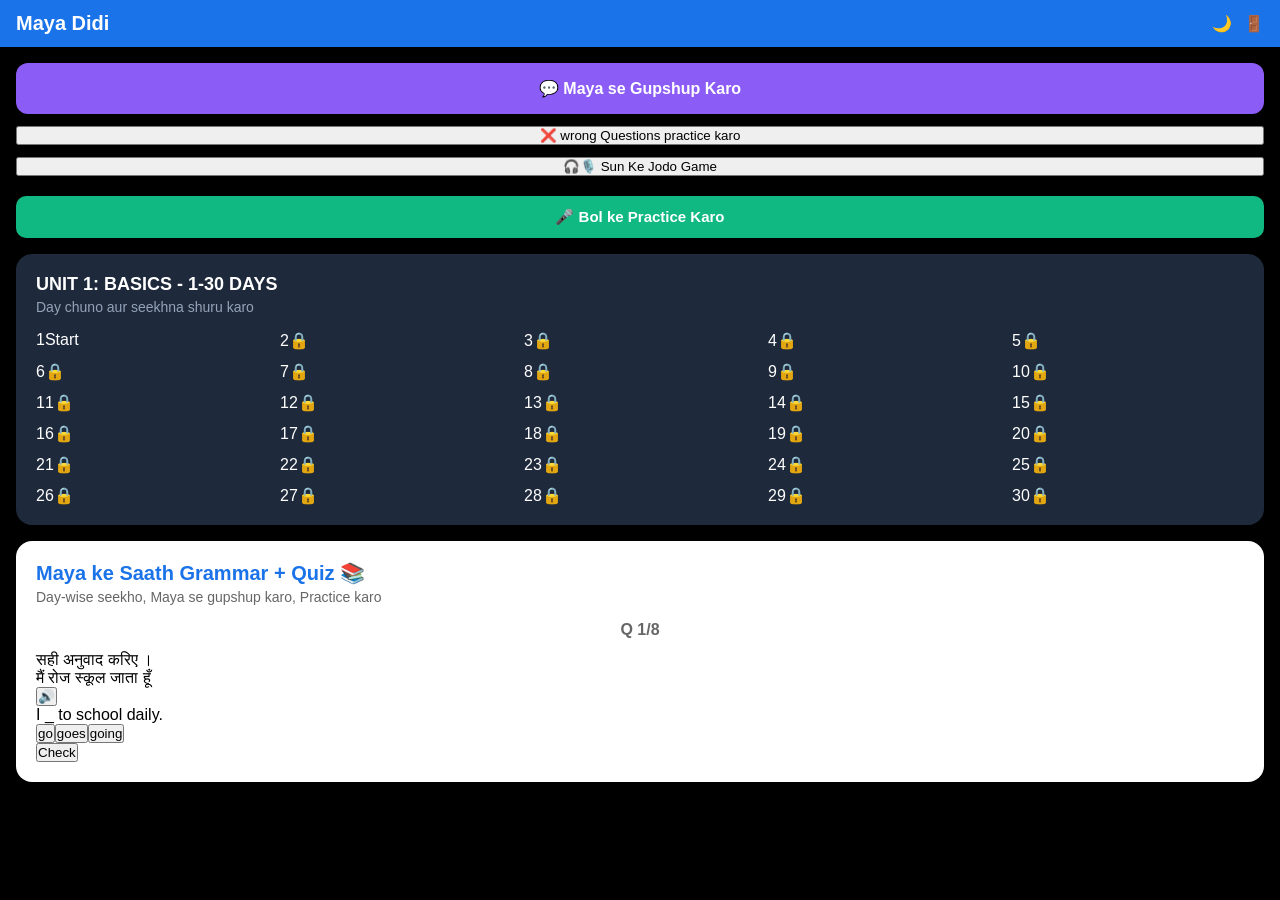
==== index.html @ ecc210d0 "Add inline script to index.html" ====
<!DOCTYPE html>
<html lang="en">
<head>
    <meta charset="UTF-8">
    <meta name="viewport" content="width=device-width, initial-scale=1.0, maximum-scale=1.0, user-scalable=no">
    <title>Maya Didi Grammar</title>
     <script src="lang.js"></script>
    <script>
    </head>
        <body>
// <!-- LOGIN LANGUAGE BUTTON SHURU -->
// <div id="auth-buttons" style="text-align:center; padding:15px; background:#ffe4e6; border-bottom:2px solid #ff4d6d;">
//   <button onclick="window.location.href='login.html'" 
//     style="padding:12px 25px; margin:8px; border:none; background:#ff4d6d; color:white; font-size:16px; font-weight:bold; border-radius:10px; cursor:pointer;">
//        <span id="btn_login" data-key="btn_login">login karo</span>
//         </button>
//         <button onclick="window.location.href='language.html'">
//           <span id="btn_language" data-key="btn_language">language chuno</span>
//         </button>
//         <select id="langSelect" onchange="changeLanguage(this.value)">
//   <option value="hindi_en">🇮🇳 Hindi → English</option>
//   <option value="spanish_en">🇪🇸 Spanish → English</option>
//   <option value="french_en">🇫🇷 French → English</option>
//   <option value="japanese_en">🇯🇵 Japanese → English</option>
//   <option value="german_en">🇩🇪 German → English</option>
//   <option value="portuguese_en">🇧🇷 Portuguese → English</option>
//   <option value="en_hindi">🇬🇧 English → Hindi</option>
// </select>
//...tumhara baki ka code... 
    
   // }
   // // Agar dono hai to yahi page rahega. Yahan kuch nahi likhna
 </script>
<style> 
        * { margin: 0; padding: 0; box-sizing: border-box; }
        body {
            background: #000; color: #fff;
            font-family: -apple-system, BlinkMacSystemFont, 'Segoe UI', sans-serif;
            padding-bottom: 20px;
        }

       .header {
            background: #1a73e8; padding: 12px 16px;
            display: flex; justify-content: space-between; align-items: center;
        }
       .header-title { font-size: 20px; font-weight: 600; }
       .stats { display: flex; gap: 12px; font-size: 16px; }
       .stats span { cursor: pointer; }

       .top-buttons { padding: 16px; display: flex; flex-direction: column; gap: 12px; }
       .btn-purple {
            background: #8B5CF6; color: white; border: none; padding: 16px;
            border-radius: 12px; font-size: 16px; font-weight: 600; cursor: pointer;
            display: flex; align-items: center; justify-content: center; gap: 8px;
        }
       .btn-yellow {
            background: #FBBF24; color: #000; border: none; padding: 16px;
            border-radius: 12px; font-size: 16px; font-weight: 600; cursor: pointer;
            display: flex; align-items: center; justify-content: center; gap: 8px;
        }

       .card {
            background: #fff; color: #000; margin: 0 16px;
            padding: 20px; border-radius: 16px;
        }
       .card h2 { color: #1a73e8; font-size: 20px; margin-bottom: 4px; }
       .card p { color: #666; font-size: 14px; margin-bottom: 16px; }

       .day-section {
            background: #1e293b; margin: 0 16px 16px 16px;
            padding: 20px; border-radius: 16px;
        }
       .day-section h3 { color: #fff; font-size: 18px; margin-bottom: 4px; }
       .day-section p { color: #94a3b8; font-size: 14px; margin-bottom: 16px; }
       .day-grid {
            display: grid; grid-template-columns: repeat(5, 1fr);
            gap: 12px; margin-top: 16px;
        }

       .day-btn {
            aspect-ratio: 1; border-radius: 50%; border: none;
            font-size: 14px; font-weight: 700; cursor: pointer;
            display: flex; flex-direction: column; align-items: center;
            justify-content: center; transition: transform 0.2s;
        }
       .day-btn:active { transform: scale(0.9); }

       .day-completed { background: #10B981; color: white; }
       .day-current { background: #3B82F6; color: white; box-shadow: 0 0 0 3px rgba(59,130,246,0.3); }
       .day-locked { background: #334155; color: #64748b; cursor: not-allowed; }
       .day-icon { font-size: 16px; line-height: 1; }
       .day-text { font-size: 10px; margin-top: 2px; }

       .btn-blue {
            background: #1a73e8; color: white; border: none; width: 100%;
            padding: 14px; border-radius: 10px; font-size: 15px;
            font-weight: 600; margin: 8px 0; cursor: pointer;
        }

       .input-box {
            width: 100%; padding: 14px; border: 2px solid #1a73e8;
            border-radius: 10px; font-size: 15px; margin: 8px 0; outline: none;
        }

       .btn-green {
            background: #10B981; color: white; border: none; padding: 12px 28px;
            border-radius: 10px; font-size: 15px; font-weight: 600;
            cursor: pointer; float: right; margin-top: 8px;
        }

        #progress-text { text-align: center; color: #666; margin: 12px 0; font-weight: 600; }
       .completed-msg {
            background: #10B981; color: white; padding: 12px;
            border-radius: 10px; text-align: center; margin: 12px 0; font-weight: 600;
        }

        #chat-container {
            display: none; background: #f5f5f5; border-radius: 10px;
            padding: 12px; margin: 12px 0; max-height: 300px; overflow-y: auto;
        }
       .bot-msg {
            background: #1a73e8; color: white; padding: 10px;
            border-radius: 8px; margin: 6px 0; max-width: 85%;
        }
       .user-msg {
            background: #e0e0e0; color: #000; padding: 10px;
            border-radius: 8px; margin: 6px 0; max-width: 85%;
            margin-left: auto; text-align: right;
        }

        body.light-mode { background: #f5f5f5; }
        body.light-mode.card { box-shadow: 0 2px 8px rgba(0,0,0,0.1); }
        body.light-mode.day-section { background: #fff; box-shadow: 0 2px 8px rgba(0,0,0,0.1); }
        body.light-mode.day-section h3 { color: #000; }
        body.light-mode.day-section p { color: #666; }
        body.light-mode #chat-container { background: #fff; border: 1px solid #ddd; }
    </style>
</head>
<body>
    <div class="header">
        <div class="header-title">Maya Didi</div>
        <div class="stats">
            <span onclick="toggleTheme()">🌙</span>
           <span onclick="logout()" style="cursor:pointer">🚪</span>
        </div>
    </div>

    <div class="top-buttons">
       <button class="btn-purple" onclick="window.location.href='maya.html'">
  💬 Maya se Gupshup Karo
</button> 
        <button class="btn-red" onclick="window.location.href='wrong-practice.html'">
    ❌ wrong Questions practice karo
</button>
        <button class="btn-orange" onclick="window.location.href='combo-game.html'">
    🎧🎙️ Sun Ke Jodo Game
</button>
        <button class="btn-green" onclick="window.location.href='speaking.html'">
    🎤 Bol ke Practice Karo
</button>
    </div>

    <div class="day-section">
        <h3>UNIT 1: BASICS - 30 DAYS</h3>
        <p>Day chuno aur seekhna shuru karo</p>
        <div class="day-grid" id="day-grid"></div>
    </div>
    <!-- Progress Line - Day ke neeche, Card ke upar -->
<div class="progress-bar-main">
  <div class="progress-fill-main" id="progressFillMain" style="width: 0%"></div>
</div>
<!-- White Quiz Card -->
<div class="card quiz-card" id="maya-section">
  <h2>Maya ke Saath Grammar + Quiz 📚</h2>
  <p>Day-wise seekho, Maya se gupshup karo, Practice karo</p>
  <div id="progress-text"></div>

  <div id="question-section">
    <div class="q-header">सही अनुवाद करिए ।</div>
    <div id="hindi-text"></div>
    <div class="q-content">
      <button class="audio-btn" onclick="playAudio()">🔊</button>
      <div id="english-ref" class="ref-translation"></div>
    </div>
  </div>

  <div id="answer-box" class="answer-box"></div>
  <div id="word-bank"></div>

  <div class="button-container">
    <button id="check-btn" class="btn-check" onclick="checkAnswer()">Check</button>
    <button id="next-btn" class="btn-next" onclick="nextQuestion()" style="display:none;">Next</button>
  </div>
  <div id="feedback" class="feedback" style="display:none;"></div>
</div>
<div id="completed-section"></div>
<div id="chat-container">
  <div id="chat-box"></div>
  <div style="display:flex; gap:8px; margin-top:12px;">
    <input type="text" id="chat-input" class="input-box" placeholder="Maya se pucho..." style="margin:0; flex:1;">
    <button id="mic-btn-chat" class="mic-btn" onclick="startMayaListening()">🎙️</button>
  </div>
  <button class="btn-green" onclick="sendChat()" style="margin-top:8px; width:100%;">Bhejo</button>
  <div id="mic-status-chat" style="text-align:center; color:#10B981; font-size:12px; margin-top:8px; display:none;">🎤 Sun raha hun... Bolo</div>
</div>
    <script>
        // <-- YAHAN CHANGE KIYA: localStorage se data load karo
        let currentLessonIndex = parseInt(localStorage.getItem('currentLessonIndex')) || 0;
        let currentQuestionIndex = 0;
        let wrongAnswers = JSON.parse(localStorage.getItem('wrongAnswers')) || [];
        let practiceMode = false;
        let chatOpen = false;
        let completedDays = JSON.parse(localStorage.getItem('completedDays')) || [];

        // <-- YAHAN CHANGE KIYA: Save karne ka function
        function saveProgress() {
            localStorage.setItem('currentLessonIndex', currentLessonIndex);
            localStorage.setItem('completedDays', JSON.stringify(completedDays));
            localStorage.setItem('wrongAnswers', JSON.stringify(wrongAnswers));
            localStorage.setItem('xp', document.getElementById('xp').innerText);
            localStorage.setItem('streak', document.getElementById('streak').innerText);
            localStorage.setItem('hearts', document.getElementById('hearts').innerText);
        }

      window.onload = function() {
  if(typeof lessons === 'undefined') {
    alert('Error: lessons.js load nahi hua');
    return;
  }

  // XP, Streak, Hearts load karo
  document.getElementById('xp').innerText = localStorage.getItem('xp') || '260';
  document.getElementById('streak').innerText = localStorage.getItem('streak') || '11';
  document.getElementById('hearts').innerText = localStorage.getItem('hearts') || '1';

  renderDayGrid();
  showCurrentLesson();

  // Safely add event listeners
  const chatInput = document.getElementById('chat-input');
  if (chatInput) {
    chatInput.addEventListener('keypress', function(e) {
      if (e.key === 'Enter') sendChat();
    });
  }

  // answer-input comment kar do, naya UI me nahi hai
  // const answerInput = document.getElementById('answer-input');
  // if (answerInput) {
  //   answerInput.addEventListener('keypress', function(e) {
  //     if (e.key === 'Enter') checkAnswer();
  //   });
  // }
} 
        function renderDayGrid() {
            const grid = document.getElementById('day-grid');
            grid.innerHTML = '';

            for(let i = 0; i < 30; i++) {
                const dayNum = i + 1;
                const btn = document.createElement('button');
                btn.className = 'day-btn';

                if(completedDays.includes(dayNum)) {
                    btn.className += ' day-completed';
                    btn.innerHTML = `<div class="day-icon">${dayNum}</div><div class="day-text">✓</div>`;
                    btn.onclick = () => alert('Ye day complete ho chuka hai! 🎉');
                } else if(dayNum === currentLessonIndex + 1) {
                    btn.className += ' day-current';
                    btn.innerHTML = `<div class="day-icon">${dayNum}</div><div class="day-text">Start</div>`;
                    btn.onclick = () => startLessonFromDay(dayNum - 1);
                } else if(dayNum <= lessons.length) {
                    btn.className += ' day-locked';
                    btn.innerHTML = `<div class="day-icon">${dayNum}</div><div class="day-text">🔒</div>`;
                    btn.onclick = () => alert('Pehle Day ' + (currentLessonIndex + 1) + ' complete karo yaar! 😎');
                } else {
                    btn.className += ' day-locked';
                    btn.innerHTML = `<div class="day-icon">${dayNum}</div><div class="day-text">🔒</div>`;
                    btn.onclick = () => alert('Ye day abhi available nahi hai!');
                }
                grid.appendChild(btn);
            }
        }

        function startLessonFromDay(index) {
            if(index!== currentLessonIndex) {
                alert('Pehle current day complete karo!');
                return;
            }
            startLesson();
        }

      function showCurrentLesson() {
  const container = document.getElementById('lesson-container');
  const progressText = document.getElementById('progress-text');
  const questionSection = document.getElementById('question-section');

  if(currentLessonIndex >= lessons.length) {
    container.innerHTML = `<div class="completed-msg">🎉 Arre waah! Sab Lessons khatam! Tu toh topper nikla re 😎</div>`;
    questionSection.style.display = 'none';
    progressText.innerText = '';
    return;
  }

  const currentLesson = lessons[currentLessonIndex];
  const currentQ = currentLesson.questions[currentQuestionIndex];

  const hindiEl = document.getElementById('hindi-text');
  const engEl = document.getElementById('english-ref');

  if (!hindiEl || !questionSection) {
    console.error("hindi-text or question-section missing");
    return;
  }

  hindiEl.innerText = currentQ.hindi || "";
  if (engEl) engEl.innerText = currentQ.english || "";

  questionSection.style.display = 'block';
  progressText.innerText = `Lesson ${currentLesson.day} of ${lessons.length} | Q ${currentQuestionIndex+1}/${currentLesson.questions.length}`;

  loadQuestion(currentQ);
}

        function startLesson() {
            practiceMode = false;
            currentQuestionIndex = 0;
            const lesson = lessons[currentLessonIndex];
            document.getElementById('question-section').style.display = 'block';
            //document.getElementById('question-text').value = lesson.questions[0].q;
            //document.getElementById('answer-input').value = '';
            //document.getElementById('answer-input').focus();
            document.getElementById('question-section').scrollIntoView({behavior: 'smooth'});
            loadQuestion(lesson.questions[0]);
        }

        function checkAnswer() {
            const ans = document.getElementById('answer-input').value.trim().toLowerCase();
            if(ans === '') return alert('Arre likh toh sahi pehle 😂');

            const currentLesson = practiceMode ? wrongAnswers[0].lesson : lessons[currentLessonIndex];
const question = practiceMode ? wrongAnswers[0].question : currentLesson.questions[currentQuestionIndex];

            if(ans === question.answer.toLowerCase()) {
                alert('Shi baat! Ekdum correct 🔥 +10 XP milega tujhe');
                let xp = document.getElementById('xp');
                xp.innerText = parseInt(xp.innerText) + 10;
                saveProgress(); // <-- YAHAN CHANGE KIYA: XP save karo

                if(practiceMode) {
                    wrongAnswers.shift();
                    saveProgress(); // <-- YAHAN CHANGE KIYA: Wrong answers update save karo
                    if(wrongAnswers.length === 0) {
                        alert('Bas ho gaya practice! Tu toh master nikla 🎉');
                        document.getElementById('question-section').style.display = 'none';
                        return;
                    }
                    document.getElementById('question-text').value = wrongAnswers[0].question.q;
                } else {
                    currentQuestionIndex++;
                    if(currentQuestionIndex >= lesson.questions.length) {
                        completedDays.push(lesson.day);
                        saveProgress(); // <-- YAHAN CHANGE KIYA: Day complete save karo
                        document.getElementById('completed-section').innerHTML =
                            `<div class="completed-msg">✅ Day ${lesson.day} Done! Aag laga di bhai 🔥</div>`;

                        setTimeout(() => {
                            currentLessonIndex++;
                            saveProgress(); // <-- YAHAN CHANGE KIYA: Next day save karo
                            currentQuestionIndex = 0;
                            document.getElementById('question-section').style.display = 'none';
                            document.getElementById('completed-section').innerHTML = '';
                            renderDayGrid();
                            showCurrentLesson();
                        }, 1500);
                    } else {
                        document.getElementById('question-text').value = lesson.questions[currentQuestionIndex].q;
                    }
                }
                document.getElementById('answer-input').value = '';
            } else {
    alert('Galat ho gaya yaar 😅 Koi na, fir se try kar!');
    if(!practiceMode) {
        wrongAnswers.push({ lesson: lesson, question: question });
        
        let hearts = document.getElementById('hearts');
        let currentHearts = parseInt(hearts.innerText);
        if(currentHearts > 0) {
            hearts.innerText = currentHearts - 1;
        }
        
        if(currentHearts - 1 <= 0) {
            showAdPopup();
        }
        
        saveProgress();
    }
}
        }        
       function startPractice() {
  if(wrongAnswers.length === 0) {
    alert('Abhi tak ek bhi galti nahi? Kya baat hai! Pehle lesson kar le phir aana 😎');
    return;
  }
  practiceMode = true;
  document.getElementById('question-section').style.display = 'block';
  document.getElementById('question-text').value = wrongAnswers[0].question.q;
  document.getElementById('answer-input').value = '';
  document.getElementById('answer-input').focus();
  document.getElementById('progress-text').innerText = `Practice Mode: ${wrongAnswers.length} Questions bache hain`;
  document.getElementById('question-section').scrollIntoView({behavior: 'smooth'});
          
}

      function openChat() {
    location.href = 'ai-teacher.html';
} 

       async function sendChat() {
    const input = document.getElementById('chat-input');
    const chatBox = document.getElementById('chat-box');
    const msg = input.value.trim();
    if(msg === '') return;
    
    chatBox.innerHTML += `<div class="user-msg"><b>Tu:</b> ${msg}</div>`;
    chatBox.innerHTML += `<div class="bot-msg"><b>Maya:</b> Soch rahi hun... 🤔</div>`;
    chatBox.scrollTop = chatBox.scrollHeight;
    input.value = '';

    try {
        const response = await fetch('/api/chat', {
            method: 'POST',
            headers: { 'Content-Type': 'application/json' },
            body: JSON.stringify({ prompt: msg })
        });
        
        const data = await response.json();
        const reply = data.reply|| data.error;// ye line change karni hai
        chatBox.lastElementChild.innerHTML = `<b>Maya:</b> ${reply}`;
        chatBox.scrollTop = chatBox.scrollHeight;
        
    } catch (error) {
        chatBox.lastElementChild.innerHTML = `<b>Maya:</b> Arre yaar kuch gadbad ho gayi 😅`;
    }
}

        function getFriendlyMayaReply(msg) {
            const lowerMsg = msg.toLowerCase();
            if(lowerMsg.match(/^(hi|hello|hey|hii|heyy)$/)) {
                return "Heyyy! Kya haal hai? 😎\nHeyyy! How are you? Main Maya hun - teri English wali dost. Padhai karni hai ya bas timepass? Ask me anything about English!";
            }
            if(lowerMsg.includes('kaise ho') || lowerMsg.includes('kya haal') || lowerMsg.includes('how are you')) {
                return "Main toh ekdum badiya hun yaar! Tu suna? 😄\nI'm doing great yaar! What about you? Padhai ho rahi hai ya phone me hi ghusa hai? 😂 Chal English ka koi doubt hai toh puch!";
            }
            if(lowerMsg.includes('kya kar') || lowerMsg.includes('what are you doing')) {
                return "Bas tere jaise smart students ka wait kar rahi thi 😏\nJust waiting for smart students like you. Tu bata kya kar raha hai? Grammar, Vocab, ya Spoken English practice?";
            }
            if(lowerMsg.includes('bore') || lowerMsg.includes('boring')) {
                return "Bore ho raha hai? Chal ek game khelte hain 😂\nGetting bored? Let's play a game. Main ek word bolungi, tu uska opposite bata. Ready? Word: 'Happy'. Bata opposite!";
            }
            if(lowerMsg.includes('noun')) {
                return "Noun yaani 'Naam' 😎 Person, Place, Animal, Thing ka naam. Jaise: Virat Kohli, Mumbai, Tiger, Mobile.\nNoun means 'Name' - name of person, place, animal or thing. Ex: 'Virat plays in Mumbai' - Virat & Mumbai are nouns. Samjha? Want more examples?";
            }
            if(lowerMsg.includes('verb')) {
                return "Verb matlab 'Kaam/Action' 💪 Jo ho raha hai. Jaise: khana, sona, padhna, khelna.\nVerb means 'Action'. Ex: 'I am eating' - 'eating' is verb. Tu abhi kya kar raha hai? Tell me in English!";
            }
            if(lowerMsg.includes('tense')) {
                return "Tense = Time ⏰ 3 main types: 1) Present - Abhi: I eat 2) Past - Pehle: I ate 3) Future - Baad me: I will eat.\nTense tells time of action. Present = now, Past = before, Future = later. Kaunsa tense detail me chahiye? Present, Past ya Future?";
            }
            if(lowerMsg.includes('pronoun')) {
                return "Pronoun = Noun ka duplicate 😂 He, She, It, They. 'Ram is smart. He studies' - yahan 'He' ne Ram ki jagah le li.\nPronoun replaces noun to avoid repetition. Ex: Instead of 'Ram Ram', we say 'Ram...he'. Clear? Aur example du?";
            }
            if(lowerMsg.includes('adjective')) {
                return "Adjective = Noun ki tareef 🏆 Good boy, Beautiful girl, Tasty food.\nAdjective describes noun. 'Smart boy' - smart is adjective. Ab tu apni tareef kar 3 adjectives se! 😏";
            }
            if(lowerMsg.includes('adverb')) {
                return "Adverb = Verb/Adjective ki tareef 😎 He runs fast, Very beautiful. Mostly 'ly' se end: quickly, slowly.\nAdverb tells how/when/where action happens. 'She sings beautifully' - beautifully is adverb. Got it?";
            }
            if(lowerMsg.includes('preposition')) {
                return "Preposition = Relation banane wala rishtedaar 😂 in, on, at, under. 'Book table pe hai' = Book is on the table.\nPreposition shows relation between words. 'I am in school' - 'in' shows place. Easy na?";
            }
            if(lowerMsg.includes('article')) {
                return "Article = 3 hi hain: A, An, The. 'A' consonant se pehle - a book. 'An' vowel se pehle - an apple. 'The' specific ke liye - the moon.\nArticles are A, An, The. Use 'an' before vowel sound. Ex: an hour (h silent hai). Samjha?";
            }
            if(lowerMsg.includes('active') || lowerMsg.includes('passive')) {
                return "Active: 'Ram ne momo khaya' - Ram ne action kiya 💪 Passive: 'Momo Ram se khaya gaya' - Momo bechara 😂\nActive: Subject does action. Passive: Subject receives action. Formula: Object + is/was + V3 + by + Subject. Try karo: 'Maya ne tujhe samjhaya' ka passive?";
            }
            if(lowerMsg.includes('direct') || lowerMsg.includes('indirect')) {
                return "Direct: He said, 'I am happy'. Indirect: He said that he was happy. Present→Past, I→he.\nDirect = exact words. Indirect = reported words. Rules: am→was, today→that day. Aur example chahiye?";
            }
            if(lowerMsg.includes('vocab') || lowerMsg.includes('word') || lowerMsg.includes('meaning')) {
                return "Vocab seekhna hai? Great! 😎 Roz 5 new words sikho. Aaj ka word: 'Brilliant' = Bahut smart/tezz. Use: 'You are brilliant!'\nWant to learn vocabulary? Great! Today's word: 'Brilliant' means very smart. Make a sentence with 'Brilliant' and send me!";
            }
            if(lowerMsg.includes('translate') || lowerMsg.includes('hindi to english') || lowerMsg.includes('english to hindi')) {
                return "Translation chahiye? Bhej de sentence! 😄\nNeed translation? Send me the sentence! Example: 'Main school jata hun' = 'I go to school'. Ab tu bhej!";
            }
            if(lowerMsg.includes('sentence') || lowerMsg.includes('ban') || lowerMsg.includes('make')) {
                return "Sentence banana hai? Easy! 😎 Structure: Subject + Verb + Object. Ex: 'Ram eats mango'.\nWant to make sentences? Use: Subject + Verb + Object. Try making one with 'play' and send me!";
            }
            if(lowerMsg.includes('essay') || lowerMsg.includes('paragraph') || lowerMsg.includes('write')) {
                return "Essay likhna hai? Topic bata! 😄 Main points de dungi, tu likh lena.\nWant to write essay? Tell me topic! I'll give you main points. Ex: 'My School' - 1) Name 2) Teachers 3) Friends. Topic kya hai?";
            }
            if(lowerMsg.includes('spoken') || lowerMsg.includes('speak') || lowerMsg.includes('bolna')) {
                return "Spoken English practice? Best idea! 😎 Roz 5 sentences bol. Start karo: 'My name is ___'.\nWant to speak English? Practice 5 sentences daily. Start with: 'I am learning English with Maya'. Bol ke dikhao!";
            }
            if(lowerMsg.includes('nahi aata') || lowerMsg.includes('difficult') || lowerMsg.includes('hard') || lowerMsg.includes('mushkil')) {
                return "Arre mushkil kuch nahi hota yaar! 😎 Tu Reels scroll karna seekh gaya, ye English kya cheez hai? Main hun na!\nNothing is difficult yaar! If you learned to use phone, you can learn English too. I'm here! Bas practice karta reh. Kya samajh nahi aa raha?";
            }
            if(lowerMsg.includes('thank') || lowerMsg.includes('thanks')) {
                return "Arre thanks rehne de yaar! 😄 Tu seekh gaya na, wahi party hai mere liye 🎉\nNo thanks needed yaar! If you learned something, that's my party 🎉 Ask more if you have doubts!";
            }
            if(lowerMsg.includes('love') || lowerMsg.includes('pyar') || lowerMsg.includes('gf') || lowerMsg.includes('bf')) {
                return "Arre pyar-vyaar chhod 😂 Pehle English se pyar kar le! Exam me top karega tab asli maza aayega.\nForget love for now 😂 First fall in love with English! You'll top in exams then. Chal ab bata 'Love' kaun sa part of speech hai? Noun bhi, Verb bhi!";
            }
            const defaultReplies = [
                `Haha tu '${msg}' bol raha hai? 😂 Chal chhod ye sab, English pe aate hain. Kya doubt hai bata?\nHaha you're saying '${msg}'? 😂 Leave that, let's focus on English. What's your doubt?`,
                `Oye hoye! '${msg}' 😏 Itna dimag English me laga deta toh topper ban jaata! Chal puch kya puchna hai?\nOye hoye! '${msg}' 😏 If you used this much brain in English you'd be topper! Ask me anything about English.`,
                `Samjhi nahi properly par koi na 😄 Tu Grammar, Vocab, Translation, Spoken kuch bhi puch le. Main example deke samjha dungi!\nDidn't understand properly but no problem 😄 Ask me Grammar, Vocab, Translation or Spoken English. I'll explain with examples!`,
                `Arre yaar tu toh bada curious hai! 😂 Main English wali Maya hun - Grammar, Words, Sentences, Essay sab me help karungi. Bas topic bata!\nArre yaar you're very curious! 😂 I'm English Maya - I help with Grammar, Words, Sentences, Essays. Just tell me the topic!`
            ];
            return defaultReplies[Math.floor(Math.random() * defaultReplies.length)];
        }

        function toggleTheme() {
            document.body.classList.toggle('light-mode');
            const icon = document.getElementById('theme-toggle');
            icon.innerText = document.body.classList.contains('light-mode')? '🌙' : '☀️';
        }

        function addHeart() {
            let hearts = document.getElementById('hearts');
            hearts.innerText = parseInt(hearts.innerText) + 1;
            saveProgress(); // <-- YAHAN CHANGE KIYA: Heart save karo
        }
            // <-- YAHAN NAYA: Mic Feature for Quiz
    let recognition;
    let isListening = false;

    function startQuizListening() {
        // Check browser support
        if (!('webkitSpeechRecognition' in window) &&!('SpeechRecognition' in window)) {
            alert('Arre yaar! Tera browser mic support nahi karta 😅 Chrome use kar');
            return;
        }

        const SpeechRecognition = window.SpeechRecognition || window.webkitSpeechRecognition;
        recognition = new SpeechRecognition();
        recognition.lang = 'en-US'; // English sunega
        recognition.interimResults = false;
        recognition.maxAlternatives = 1;

        const micBtn = document.getElementById('mic-btn');
        const micStatus = document.getElementById('mic-status');
        const answerInput = document.getElementById('answer-input');

        if (isListening) {
            recognition.stop();
            return;
        }

        // Start listening
        recognition.start();
        isListening = true;
        micBtn.classList.add('listening');
        micBtn.innerText = '⏹️';
        micStatus.style.display = 'block';
        answerInput.placeholder = 'Bol rahe ho...';

        recognition.onresult = function(event) {
            const speechResult = event.results[0][0].transcript;
            answerInput.value = speechResult.trim();
            answerInput.placeholder = 'Answer likho yaar';
            stopListening();
        };

        recognition.onerror = function(event) {
            console.log('Mic Error:', event.error);
            if(event.error === 'no-speech') {
                alert('Kuch bola nahi tune 😅 Phir se try kar');
            } else if(event.error === 'not-allowed') {
                alert('Mic permission de bhai! Browser me allow kar');
            }
            stopListening();
        };

        recognition.onend = function() {
            stopListening();
        };
    }

    function stopListening() {
        isListening = false;
        const micBtn = document.getElementById('mic-btn');
        const micStatus = document.getElementById('mic-status');
        micBtn.classList.remove('listening');
        micBtn.innerText = '🎙️';
        micStatus.style.display = 'none';
        document.getElementById('answer-input').placeholder = 'Answer likho yaar';
        if(recognition) recognition.stop();
    }
           // <-- YAHAN NAYA: Mic Feature for Maya Chat
    function startMayaListening() {
        if (!('webkitSpeechRecognition' in window) &&!('SpeechRecognition' in window)) {
            alert('Browser mic support nahi karta 😅 Chrome use kar');
            return;
        }
        const SpeechRecognition = window.SpeechRecognition || window.webkitSpeechRecognition;
        let recognition = new SpeechRecognition();
        recognition.lang = 'en-US';

        const micBtn = document.getElementById('mic-btn-chat');
        const micStatus = document.getElementById('mic-status-chat');
        const userInput = document.getElementById('chat-input');

        recognition.start();
        micBtn.classList.add('listening');
        micBtn.innerText = '⏹️';
        micStatus.style.display = 'block';

        recognition.onresult = function(event) {
            userInput.value = event.results[0][0].transcript;
            micBtn.classList.remove('listening');
            micStatus.style.display = 'none';
            micBtn.innerText = '🎙️';
        };

        recognition.onerror = function() {
            micBtn.classList.remove('listening');
            micStatus.style.display = 'none';
            micBtn.innerText = '🎙️';
        };
        } // startMayaListening ka closing bracket

    function showAdPopup() {
        let modal = document.createElement('div');
        modal.className = 'modal';
        modal.style.display = 'block';
        modal.innerHTML = `
            <div class="modal-content">
                <h2>😅 Oops! Hearts Khatam</h2>
                <p>Galat answer se sare heart khatam ho gaye yaar!</p>
                <p style="margin: 16px 0;">Ad dekho aur 3 heart wapas pao 👇</p>
                <button class="btn-green" onclick="watchAd()" style="float:none; width:100%; margin:8px 0;">📺 Ad Dekho +3 Hearts</button>
                <button class="btn-blue" onclick="closeModal()" style="width:100%;">Rehne Do</button>
            </div>
        `;
        document.body.appendChild(modal);
    }

    function watchAd() {
        alert('Ad chal raha hai... 📺');
        setTimeout(() => {
            let hearts = document.getElementById('hearts');
            hearts.innerText = parseInt(hearts.innerText) + 3;
            saveProgress();
            closeModal();
            alert('Maza aa gaya! +3 Hearts mil gaye ❤️❤️❤️');
        }, 2000);
    }

    function closeModal() {
        const modal = document.querySelector('.modal');
        if(modal) modal.remove();
    }
    
function displayQuestion() {
  const lesson = lessons[currentLessonIndex];
  const questionObj = lesson.questions[currentQuestionIndex];

  // English question dikhana
  document.getElementById('question').innerText = questionObj.q;

  // Hindi translation dikhana
  document.getElementById('hindi-text').innerText = questionObj.hindi;

  // Options banana
  const optionsDiv = document.getElementById('options');
  if(optionsDiv){
    optionsDiv.innerHTML = '';
    questionObj.options.forEach(opt => {
      const btn = document.createElement('button');
      btn.className = 'option-btn';
      btn.innerText = opt;
      btn.onclick = () => checkAnswer(opt, questionObj.answer);
      optionsDiv.appendChild(btn);
    });
  }
} 
// Page load pe question dikhana
</script>   
<script src="lessons.js"></script>       
<script>
document.addEventListener('DOMContentLoaded', startQuizList);
</script>
    <script src="maya-fix.js"></script>
    <div id="banner-ad"><ins class="adsbygoogle" style="display:block" data-ad-client="ca-pub-XXXX" data-ad-slot="YYYY" data-ad-format="auto"></ins><script>(adsbygoogle = window.adsbygoogle || []).push({});</script></div>
<script>window.MAYA_MODE = 'home';</script> 
<script src="ads-heart.js"></script> 
<script>
function logout(){
    localStorage.removeItem("loggedIn");
   // localStorage.removeItem("lang");
    alert("Logout ho gaya");
    window.location.href = "login.html";
}
</script>
<script src="words.js"></script>
</body>
</html>
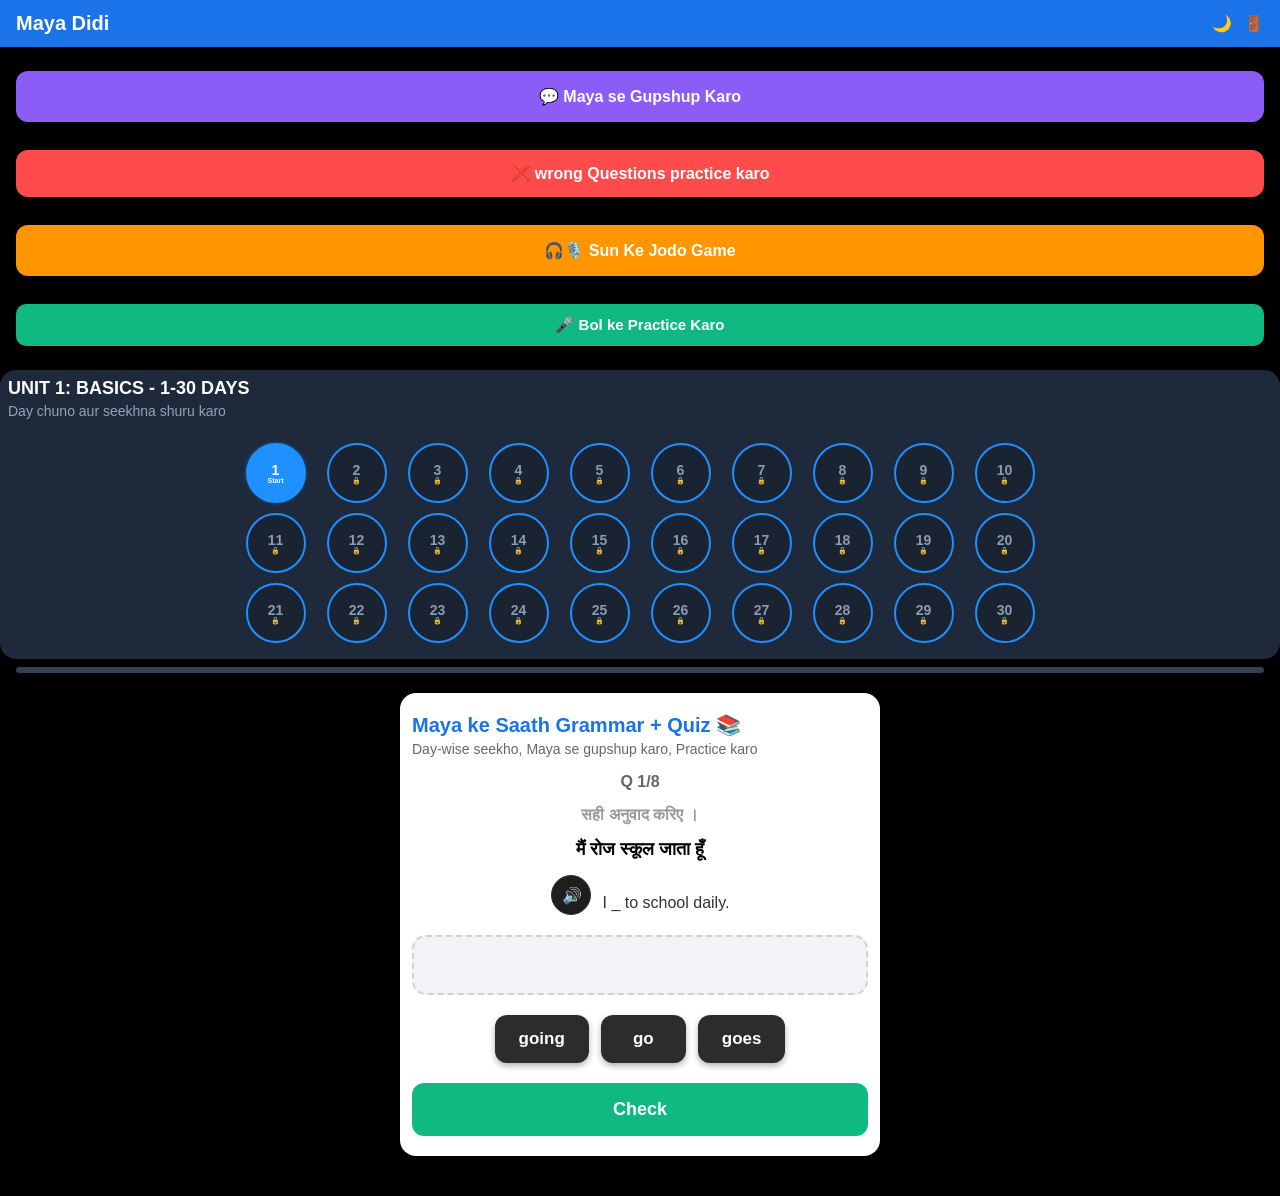
==== commit 344ec8fa: "Update index.html" ====
--- a/index.html
+++ b/index.html
@@ -31,6 +31,7 @@
    // }
    // // Agar dono hai to yahi page rahega. Yahan kuch nahi likhna
  </script>
+    <link rel="stylesheet" href="style.css?v=2">   
 <style> 
         * { margin: 0; padding: 0; box-sizing: border-box; }
         body {
--- a/style.css
+++ b/style.css
@@ -0,0 +1,456 @@
+* { 
+  box-sizing: border-box; 
+}
+
+body { 
+  margin: 0; 
+  padding: 0; 
+  width: 100%; 
+  overflow-x: hidden; 
+}
+
+/* Container ki zid khatam */
+.container {
+  width: 100% !important;
+  max-width: 100% !important;
+  padding: 0 !important;
+  margin: 0 !important;
+}
+
+.day-section {
+  width: 100% !important;
+  max-width: 100vw !important;
+  padding: 8px !important;
+  margin: 8px 0 !important;
+  box-sizing: border-box !important;
+}
+
+.day-grid {
+  display: grid !important;
+  grid-template-columns: repeat(5, 1fr) !important;
+  gap: 4px !important;
+  width: 100% !important;
+}
+
+.day-grid button,
+.day-grid .day-btn {
+  all: unset !important;
+  display: flex !important;
+  align-items: center !important;
+  justify-content: center !important;
+  width: 100% !important;
+  aspect-ratio: 1/1 !important;
+  border: 2px solid #3b82f6 !important;
+  border-radius: 50% !important;
+  background: #1e293b !important;
+  color: #94a3b8 !important;
+  font-size: 11px !important;
+  cursor: pointer !important;
+  box-sizing: border-box !important;
+}
+
+.day-grid button:first-child {
+  background: #3b82f6 !important;
+  color: white !important;
+}
+
+.card, .quiz-card {
+  width: calc(100% - 16px);
+  margin: 8px;
+  max-width: 100%;
+}
+* { margin: 0; padding: 0; box-sizing: border-box; }
+body { font-family: -apple-system, BlinkMacSystemFont, 'Segoe UI', Roboto, sans-serif; background: #0f0f0f; color: #e0e0e0; }
+.header { background: #1a73e8; padding: 12px 16px; display: flex; justify-content: space-between; align-items: center; }
+.header-title { font-size: 20px; font-weight: 600; }
+.stats { display: flex; gap: 12px; font-size: 14px; align-items: center; }
+.container { max-width: 600px; margin: 0 auto; padding: 16px; }
+.btn-purple { background: #9c27b0; color: white; padding: 16px; border: none; border-radius: 12px; font-size: 16px; font-weight: 600; width: 100%; margin: 8px 0; cursor: pointer; }
+.btn-yellow { background: #ffc107; color: #000; padding: 16px; border: none; border-radius: 12px; font-size: 16px; font-weight: 600; width: 100%; margin: 8px 0; cursor: pointer; }
+.btn-blue { background: #1a73e8; color: white; padding: 12px; border: none; border-radius: 8px; font-size: 15px; font-weight: 600; width: 100%; margin: 6px 0; cursor: pointer; }
+.card { background: white; color: #000; padding: 16px; border-radius: 12px; margin: 16px 0; }
+.card h3 { color: #1a73e8; margin-bottom: 4px; }
+.card p { font-size: 14px; color: #555; margin-bottom: 12px; }
+.input-box { width: 100%; padding: 12px; border: 2px solid #1a73e8; border-radius: 8px; margin: 8px 0; }
+.btn-green { background: #28a745; color: white; padding: 12px 24px; border: none; border-radius: 8px; font-weight: 600; cursor: pointer; float: right; }
+/* NAYA ORANGE BUTTON */
+.btn-orange {
+    background: #ff9600;
+    color: white;
+    padding: 16px;
+    border: none;
+    border-radius: 12px;
+    font-size: 16px;
+    font-weight: 600;
+    width: 100%;
+    margin: 8px 0;
+    cursor: pointer;
+}
+#chat-page { height: 100vh; display: flex; flex-direction: column; }
+.chat-header { padding: 16px; background: #1e1e1e; text-align: center; font-weight: 600; border-bottom: 1px solid #333; }
+.chat-box { flex: 1; overflow-y: auto; padding: 16px; }
+.msg { margin: 8px 0; padding: 10px 14px; border-radius: 12px; max-width: 80%; word-wrap: break-word; }
+.user-msg { background: #1a73e8; color: white; margin-left: auto; }
+.ai-msg { background: #1e1e1e; color: #e0e0e0; }
+.input-area { display: flex; padding: 16px; background: #1e1e1e; border-top: 1px solid #333; gap: 8px; }
+.input-area input { flex: 1; padding: 12px; border-radius: 8px; border: 1px solid #555; background: #111; color: #fff; }
+.input-area button { padding: 12px 20px; background: #1a73e8; color: white; border: none; border-radius: 8px; }
+.modal { display: none; position: fixed; z-index: 2000; left: 0; top: 0; width: 100%; height: 100%; background: rgba(0,0,0,0.7); }
+.modal-content { background: #2d2d2d; color: white; margin: 30% auto; padding: 20px; width: 85%; border-radius: 12px; text-align: center; }
+.day-circle-container { display: flex; gap: 12px; overflow-x: auto; padding: 8px 0; scrollbar-width: none; }
+.day-circle-container::-webkit-scrollbar { display: none; }
+.day-circle { min-width: 60px; height: 60px; background: #333; border: 3px solid #1a73e8; border-radius: 50%; display: flex; align-items: center; justify-content: center; font-weight: 600; font-size: 14px; cursor: pointer; flex-shrink: 0; color: #e0e0e0; }
+.day-circle:hover { background: #1a73e8; color: white; }
+
+/* ===== MIC BUTTON CSS START ===== */
+.mic-btn {
+    background: #EF4444; color: white; border: none;
+    padding: 14px 18px; border-radius: 10px; font-size: 20px;
+    cursor: pointer; transition: all 0.3s;
+}
+.mic-btn:active { transform: scale(0.9); }
+.mic-btn.listening {
+    background: #10B981;
+    animation: pulse 1.5s infinite;
+}
+@keyframes pulse {
+    0%, 100% { box-shadow: 0 0 0 0 rgba(16,185,129,0.7); }
+    50% { box-shadow: 0 0 0 10px rgba(16,185,129,0); }
+}
+/* ===== MIC BUTTON CSS END ===== */
+/* Tap-to-build UI styles */
+.q-header { text-align: center; font-size: 18px; font-weight: 600; margin: 15px 0; color: #e0e0e0; }
+.q-content { display: flex; align-items: center; gap: 15px; margin-bottom: 20px; }
+.q-img { width: 60px; height: 60px; }
+.audio-btn { 
+  border: 1px solid #555; padding: 10px 15px; border-radius: 20px; 
+  background: #1e1e1e; cursor: pointer; font-size: 16px; color: #e0e0e0;
+}
+
+.word-bank, .answer-box { 
+  display: flex; flex-wrap: wrap; gap: 8px; margin: 15px 0; min-height: 50px; 
+}
+.word-bank button, .answer-box button {
+  padding: 8px 14px; border: 1px solid #555; border-radius: 8px; 
+  background: #333; font-size: 15px; cursor: pointer; color: #e0e0e0;
+}
+.answer-box { border: 2px dashed #555; padding: 10px; border-radius: 10px; }
+
+.feedback { 
+  padding: 12px; border-radius: 10px; margin: 15px 0; font-size: 16px; 
+}
+.feedback.correct { background: #10B981; color: white; }
+.feedback.wrong { background: #EF4444; color: white; }
+
+.btn-check, .btn-next {
+  width: 100%; padding: 14px; border: none; border-radius: 10px; 
+  font-size: 16px; font-weight: 600; cursor: pointer; margin-top: 10px;
+}
+.btn-check { background: #3b82f6; color: white; }
+.btn-next { background: #22c55e; color: white; }
+
+.ref-translation { margin-top: 15px; text-align: center; color: #999; }
+.button-container {
+  width: 100%;
+  margin-top: 20px;
+}
+
+.btn-primary {
+  width: 100%;
+  padding: 16px;
+  background-color: #3DDC84;
+  color: white;
+  font-size: 18px;
+  font-weight: 600;
+  border: none;
+  border-radius: 12px;
+  cursor: pointer;
+  margin-bottom: 12px;
+  transition: 0.2s;
+}
+
+.btn-primary:hover {
+  background-color: #2fb86e;
+}
+
+.btn-primary:active {
+  transform: scale(0.98);
+}
+
+.feedback {
+  width: 100%;
+  padding: 16px;
+  background-color: #1DB584;
+  color: white;
+  font-size: 18px;
+  font-weight: 600;
+  border-radius: 12px;
+  text-align: center;
+  margin-top: 12px;
+}
+
+.feedback.wrong {
+  background-color: #FF4B4B;
+}
+/* Background color pura app ka */
+body {
+  background-color: #0F0F0F;
+  margin: 0;
+  font-family: sans-serif;
+}
+
+.quiz-container {
+  background-color: white;
+  border-radius: 24px;
+  padding: 24px;
+  margin: 20px;
+}
+
+/* Word buttons - went, go, gone */
+#word-bank {
+  display: flex;
+  flex-wrap: wrap;
+  gap: 12px;
+  margin: 20px 0;
+  justify-content: center;
+}
+
+.word-btn {
+  padding: 14px 24px;
+  background-color: #2C2C2E;
+  color: #FFFFFF;
+  font-size: 17px;
+  font-weight: 600;
+  border: none;
+  border-radius: 12px;
+  cursor: pointer;
+  min-width: 85px;
+  box-shadow: 0 3px 6px rgba(0,0,0,0.3);
+}
+
+.word-btn:active {
+  transform: scale(0.96);
+  background-color: #1C1C1E;
+}
+
+/* Answer box */
+#answer-box {
+  min-height: 60px;
+  border: 2px dashed #D1D1D6;
+  border-radius: 14px;
+  padding: 16px;
+  margin: 20px 0;
+  display: flex;
+  flex-wrap: wrap;
+  gap: 10px;
+  align-items: center;
+  background-color: #F2F2F7;
+}
+
+/* Selected word chip */
+.selected-word {
+  background-color: #3DDC84;
+  color: white;
+  padding: 10px 16px;
+  border-radius: 10px;
+  cursor: pointer;
+  font-size: 16px;
+  font-weight: 600;
+}
+  .speaker-btn {
+     width: 48px;
+     height: 48px;
+     background-color: #2C2C2E;
+     border-radius: 50%;
+     border: none;
+     font-size: 22px;
+     margin-right: 12px;
+   }
+.progress-bar {
+  width: 100%;
+  height: 8px;
+  background: #E5E5E5;
+  border-radius: 4px;
+  margin: 10px 0;
+}
+.progress-fill {
+  height: 100%;
+  background: #3DDC84;
+  border-radius: 4px;
+  transition: 0.3s;
+}
+/* Progress Line - Green */
+.progress-bar-main {
+  width: calc(100% - 32px); height: 6px; background: #334155;
+  border-radius: 3px; margin: 0 16px 16px 16px;
+}
+.progress-fill-main {
+  height: 100%; background: #10B981; border-radius: 3px; transition: 0.3s;
+}
+
+/* White Quiz Card */
+.quiz-card {
+  background: white; color: #000; padding: 20px; border-radius: 16px; margin: 0 16px;
+}
+.quiz-card h2 { color: #1a73e8; font-size: 20px; margin-bottom: 4px; }
+.quiz-card p { color: #666; font-size: 14px; margin-bottom: 16px; }
+#progress-text { text-align: center; color: #666; margin: 12px 0; font-weight: 600; }
+.q-header { text-align: center; font-size: 16px; font-weight: 600; margin: 15px 0; color: #999; }
+#hindi-text { font-size: 18px; font-weight: 600; text-align: center; margin: 15px 0; color: #000; }
+.q-content { display: flex; align-items: center; gap: 12px; margin-bottom: 20px; justify-content: center; }
+.audio-btn {
+  border: 1px solid #333; padding: 10px; border-radius: 50%;
+  background: #1e1e1e; cursor: pointer; font-size: 16px; color: #fff; width: 40px; height: 40px;
+}
+.ref-translation { font-size: 16px; color: #333; }
+.answer-box {
+  min-height: 50px; border: 2px dashed #D1D1D6; border-radius: 14px;
+  padding: 16px; margin: 20px 0; display: flex; flex-wrap: wrap; gap: 10px;
+  align-items: center; background-color: #F2F2F7;
+}
+#word-bank {
+  display: flex; flex-wrap: wrap; gap: 12px; margin: 20px 0; justify-content: center;
+}
+.word-btn {
+  padding: 14px 24px; background-color: #2C2C2E; color: #FFFFFF;
+  font-size: 17px; font-weight: 600; border: none; border-radius: 12px;
+  cursor: pointer; min-width: 85px; box-shadow: 0 3px 6px rgba(0,0,0,0.3);
+}
+.selected-word {
+  background-color: #10B981; color: white; padding: 10px 16px;
+  border-radius: 10px; cursor: pointer; font-size: 16px; font-weight: 600;
+}
+.button-container { width: 100%; margin-top: 20px; }
+.btn-check,.btn-next {
+  width: 100%; padding: 16px; border: none; border-radius: 12px;
+  font-size: 18px; font-weight: 600; cursor: pointer;
+}
+.btn-check { background: #10B981; color: white; }
+.btn-next { background: #3B82F6; color: white; }
+.feedback {
+  width: 100%; padding: 16px; background-color: #10B981; color: white;
+  font-size: 18px; font-weight: 600; border-radius: 12px; text-align: center; margin-top: 12px;
+}
+.feedback.wrong { background-color: #EF4444; }
+
+/* Day Circle - 3 State */
+.day-circle.completed { background: #10B981; color: white; }
+.day-circle.current { background: #3B82F6; color: white; box-shadow: 0 0 0 3px rgba(59,130,246,0.3); }
+.day-circle.locked { background: #334155; color: #64748b; cursor: not-allowed; }
+.tick-icon { font-size: 16px; line-height: 1; }
+.start-text { font-size: 10px; margin-top: 2px; }
+.lock-icon { font-size: 12px; margin-top: 2px; }
+/* ===== PARENT DABBA FIX - SABSE ZARURI ===== */
+/* Ye wala div tumhare Day circles ko kaat raha hai */
+.card,
+.unit-card,
+.unit-container,
+[class*="unit"] {
+  overflow: visible !important; /* Katna band */
+  padding-left: 12px !important; /* Left side space */
+  padding-right: 12px !important; /* Right side space */
+  box-sizing: border-box !important;
+}
+
+/* ===== DAY GRID ===== */
+.day-grid {
+  display: grid !important;
+  gap: 5px !important; /* Gap aur kam */
+  padding: 8px 0 !important; /* Upar-neeche 8px, left-right 0 */
+  justify-content: center !important;
+  justify-items: center !important;
+  width: 100% !important;
+  
+  /* Mobile: 5 circle */
+  grid-template-columns: repeat(5, 1fr) !important;
+}
+
+/* Tablet: 8 circle */
+@media (min-width: 600px) {
+  .day-grid {
+    grid-template-columns: repeat(8, 1fr) !important;
+    gap: 8px !important;
+    max-width: 600px !important;
+    margin: 0 auto !important;
+  }
+}
+
+/* Laptop: 10 circle */
+@media (min-width: 900px) {
+  .day-grid {
+    grid-template-columns: repeat(10, 1fr) !important;
+    gap: 10px !important;
+    max-width: 800px !important;
+  }
+}
+
+/* ===== DAY CIRCLE ===== */
+.day-circle {
+  width: 80% !important; /* 20% jagah chhod di */
+  aspect-ratio: 1/1 !important;
+  max-width: 45px !important; /* Aur chota kar diya */
+  border-radius: 50% !important;
+  font-size: clamp(10px, 2.5vw, 14px) !important;
+  font-weight: 600 !important;
+  display: flex !important;
+  flex-direction: column !important;
+  justify-content: center !important;
+  align-items: center !important;
+  line-height: 1 !important;
+  box-sizing: border-box !important;
+  border: 2px solid #1E90FF !important;
+  background: #1a2332 !important;
+  color: #8b9bb4 !important;
+}
+
+/* Current Day - Glow bilkul kam */
+.day-circle.current {
+  background: #1E90FF !important;
+  border-color: #1E90FF !important;
+  color: #fff !important;
+  box-shadow: 0 0 4px rgba(30, 144, 255, 0.4) !important; /* Glow kam */
+}
+
+/* Completed Day */
+.day-circle.completed {
+  background: #22c55e !important;
+  border-color: #22c55e !important;
+  color: #fff !important;
+}
+
+/* Icon text */
+.day-circle .start-text,
+.day-circle .lock-icon,
+.day-circle .tick-icon {
+  font-size: clamp(5px, 1.4vw, 7px) !important;
+  line-height: 1 !important;
+  margin-top: 0px !important;
+}
+
+/* ===== MAYA QUIZ CARD ===== */
+#maya-section {
+  width: calc(100% - 24px) !important;
+  max-width: 480px !important;
+  margin: 20px auto !important;
+}
+.btn-red {
+    width: 100%;
+    padding: 14px; /* 16px tha, 14px kar diya */
+    margin: 8px 0;
+    font-size: 16px;
+    font-weight: 700; /* 900 tha, 700 kar diya - patla font */
+    background: #ff4b4b; /* Gradient hata diya, solid color */
+    color: white;
+    border: none; /* Border bhi hata diya */
+    border-radius: 12px; /* 16px tha, 12px kar diya */
+    cursor: pointer;
+    transition: background 0.2s ease;
+}
+
+.btn-red:hover {
+    background: #e04040; /* Hover pe thoda dark */
+}
+
+.btn-red:active {
+    background: #c13232; /* Click pe aur dark */
+}
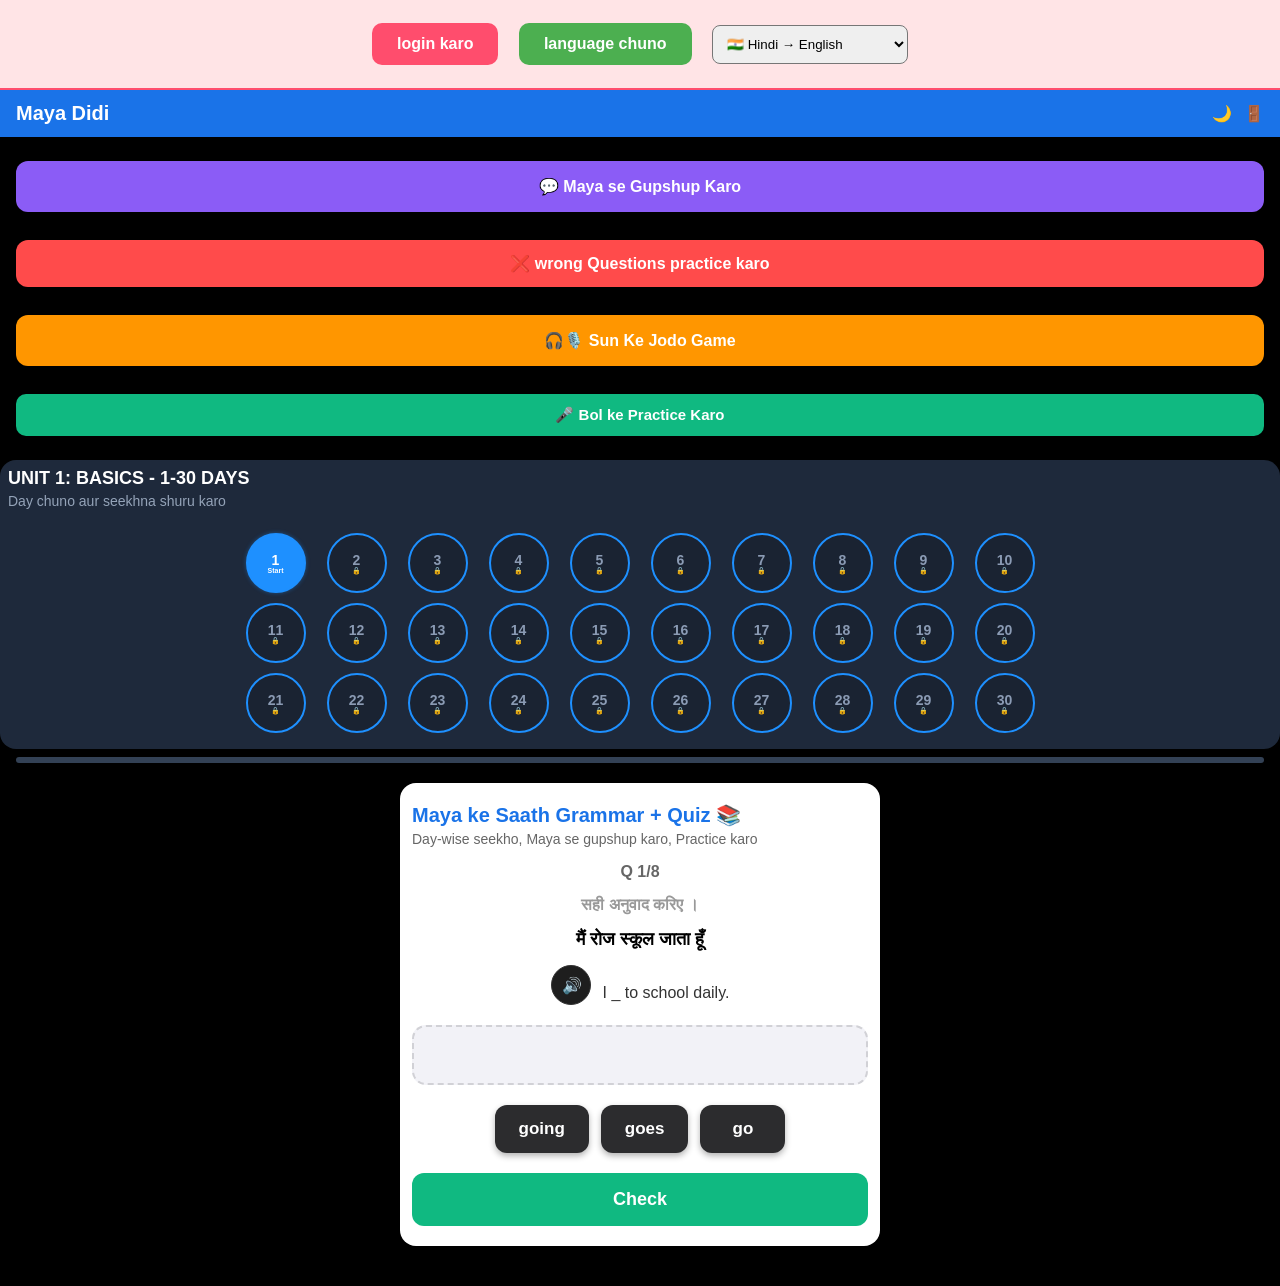
==== commit 1f50a352: "Update index.html" ====
--- a/index.html
+++ b/index.html
@@ -4,33 +4,56 @@
     <meta charset="UTF-8">
     <meta name="viewport" content="width=device-width, initial-scale=1.0, maximum-scale=1.0, user-scalable=no">
     <title>Maya Didi Grammar</title>
-     <script src="lang.js"></script>
+    
+    <script src="lang.js"></script>
     <script>
-    </head>
-        <body>
-// <!-- LOGIN LANGUAGE BUTTON SHURU -->
-// <div id="auth-buttons" style="text-align:center; padding:15px; background:#ffe4e6; border-bottom:2px solid #ff4d6d;">
-//   <button onclick="window.location.href='login.html'" 
-//     style="padding:12px 25px; margin:8px; border:none; background:#ff4d6d; color:white; font-size:16px; font-weight:bold; border-radius:10px; cursor:pointer;">
-//        <span id="btn_login" data-key="btn_login">login karo</span>
-//         </button>
-//         <button onclick="window.location.href='language.html'">
-//           <span id="btn_language" data-key="btn_language">language chuno</span>
-//         </button>
-//         <select id="langSelect" onchange="changeLanguage(this.value)">
-//   <option value="hindi_en">🇮🇳 Hindi → English</option>
-//   <option value="spanish_en">🇪🇸 Spanish → English</option>
-//   <option value="french_en">🇫🇷 French → English</option>
-//   <option value="japanese_en">🇯🇵 Japanese → English</option>
-//   <option value="german_en">🇩🇪 German → English</option>
-//   <option value="portuguese_en">🇧🇷 Portuguese → English</option>
-//   <option value="en_hindi">🇬🇧 English → Hindi</option>
-// </select>
-//...tumhara baki ka code... 
+      // Page load pe theme set
+      const savedTheme = localStorage.getItem('theme') || 'dark';
+      document.body.classList.add(savedTheme + '-mode');
+
+      // Dark/Light toggle function
+      function toggleTheme(){
+        document.body.classList.toggle('dark-mode');
+        document.body.classList.toggle('light-mode');
+        const theme = document.body.classList.contains('dark-mode') ? 'dark' : 'light';
+        localStorage.setItem('theme', theme);
+      }
+    </script> <!-- YE BAND KARNA THA -->
     
-   // }
-   // // Agar dono hai to yahi page rahega. Yahan kuch nahi likhna
- </script>
+    <link rel="stylesheet" href="style.css">
+</head>
+<body>
+
+<!-- LOGIN LANGUAGE BUTTON SHURU -->
+<div id="auth-buttons" style="text-align:center; padding:15px; background:#ffe4e6; border-bottom:2px solid #ff4d6d;">
+  <button onclick="window.location.href='login.html'" 
+    style="padding:12px 25px; margin:8px; border:none; background:#ff4d6d; color:white; font-size:16px; font-weight:bold; border-radius:10px; cursor:pointer;">
+       <span id="btn_login" data-key="btn_login">login karo</span>
+  </button>
+  <button onclick="window.location.href='language.html'"
+    style="padding:12px 25px; margin:8px; border:none; background:#4CAF50; color:white; font-size:16px; font-weight:bold; border-radius:10px; cursor:pointer;">
+      <span id="btn_language" data-key="btn_language">language chuno</span>
+  </button>
+  
+  <select id="langSelect" onchange="changeLanguage(this.value)" style="padding:10px; border-radius:8px; margin:8px;">
+    <option value="hindi_en">🇮🇳 Hindi → English</option>
+    <option value="spanish_en">🇪🇸 Spanish → English</option>
+    <option value="french_en">🇫🇷 French → English</option>
+    <option value="japanese_en">🇯🇵 Japanese → English</option>
+    <option value="german_en">🇩🇪 German → English</option>
+    <option value="portuguese_en">🇧🇷 Portuguese → English</option>
+    <option value="en_hindi">🇬🇧 English → Hindi</option>
+  </select>
+</div>
+<!-- LOGIN LANGUAGE BUTTON KHATAM -->
+
+<!-- Tumhara baki ka code yaha aayega -->
+
+<script>
+   // Agar dono hai to yahi page rahega. Yahan kuch nahi likhna 
+</script>
+</body>
+</html>
     <link rel="stylesheet" href="style.css?v=2">   
 <style> 
         * { margin: 0; padding: 0; box-sizing: border-box; }
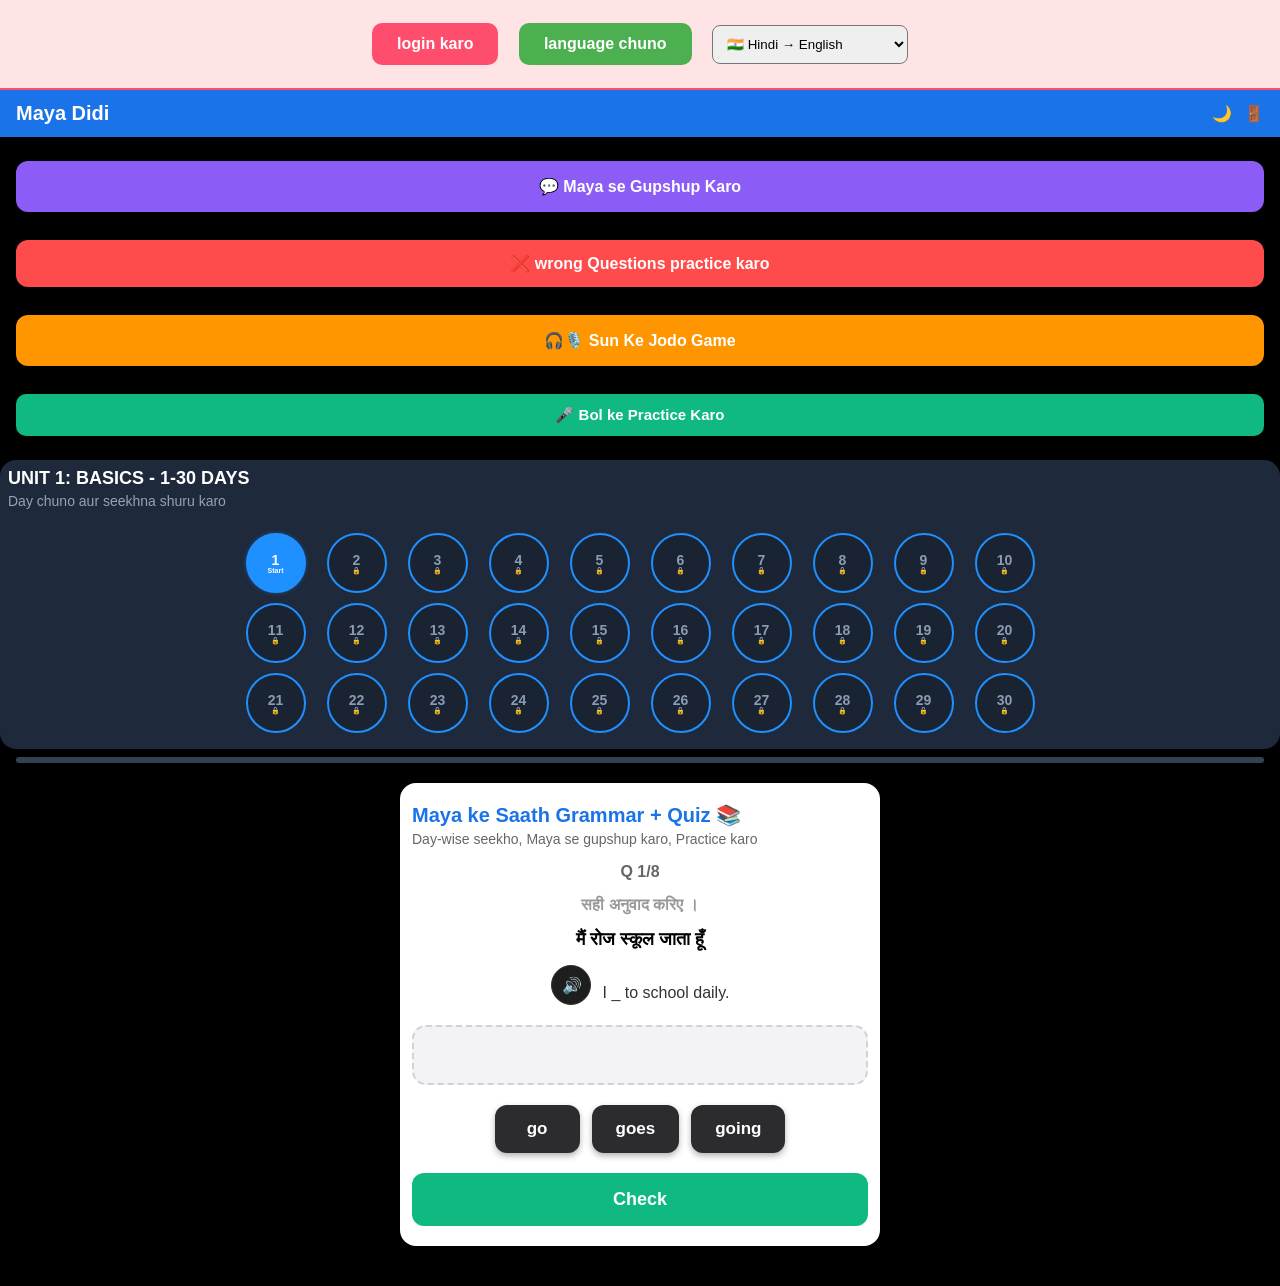
==== commit 95340ce1: "Update index.html" ====
--- a/index.html
+++ b/index.html
@@ -7,19 +7,20 @@
     
     <script src="lang.js"></script>
     <script>
-      // Page load pe theme set
-      const savedTheme = localStorage.getItem('theme') || 'dark';
-      document.body.classList.add(savedTheme + '-mode');
-
-      // Dark/Light toggle function
-      function toggleTheme(){
-        document.body.classList.toggle('dark-mode');
-        document.body.classList.toggle('light-mode');
-        const theme = document.body.classList.contains('dark-mode') ? 'dark' : 'light';
-        localStorage.setItem('theme', theme);
-      }
-    </script> <!-- YE BAND KARNA THA -->
-    
+  // Page load hone ke baad chalega
+  document.addEventListener('DOMContentLoaded', () => {
+    const savedTheme = localStorage.getItem('theme') || 'dark';
+    document.body.classList.add(savedTheme + '-mode');
+  });
+
+  // Dark/Light toggle function
+  function toggleTheme(){
+    document.body.classList.toggle('dark-mode');
+    document.body.classList.toggle('light-mode');
+    const theme = document.body.classList.contains('dark-mode') ? 'dark' : 'light';
+    localStorage.setItem('theme', theme);
+  }
+</script>
     <link rel="stylesheet" href="style.css">
 </head>
 <body>
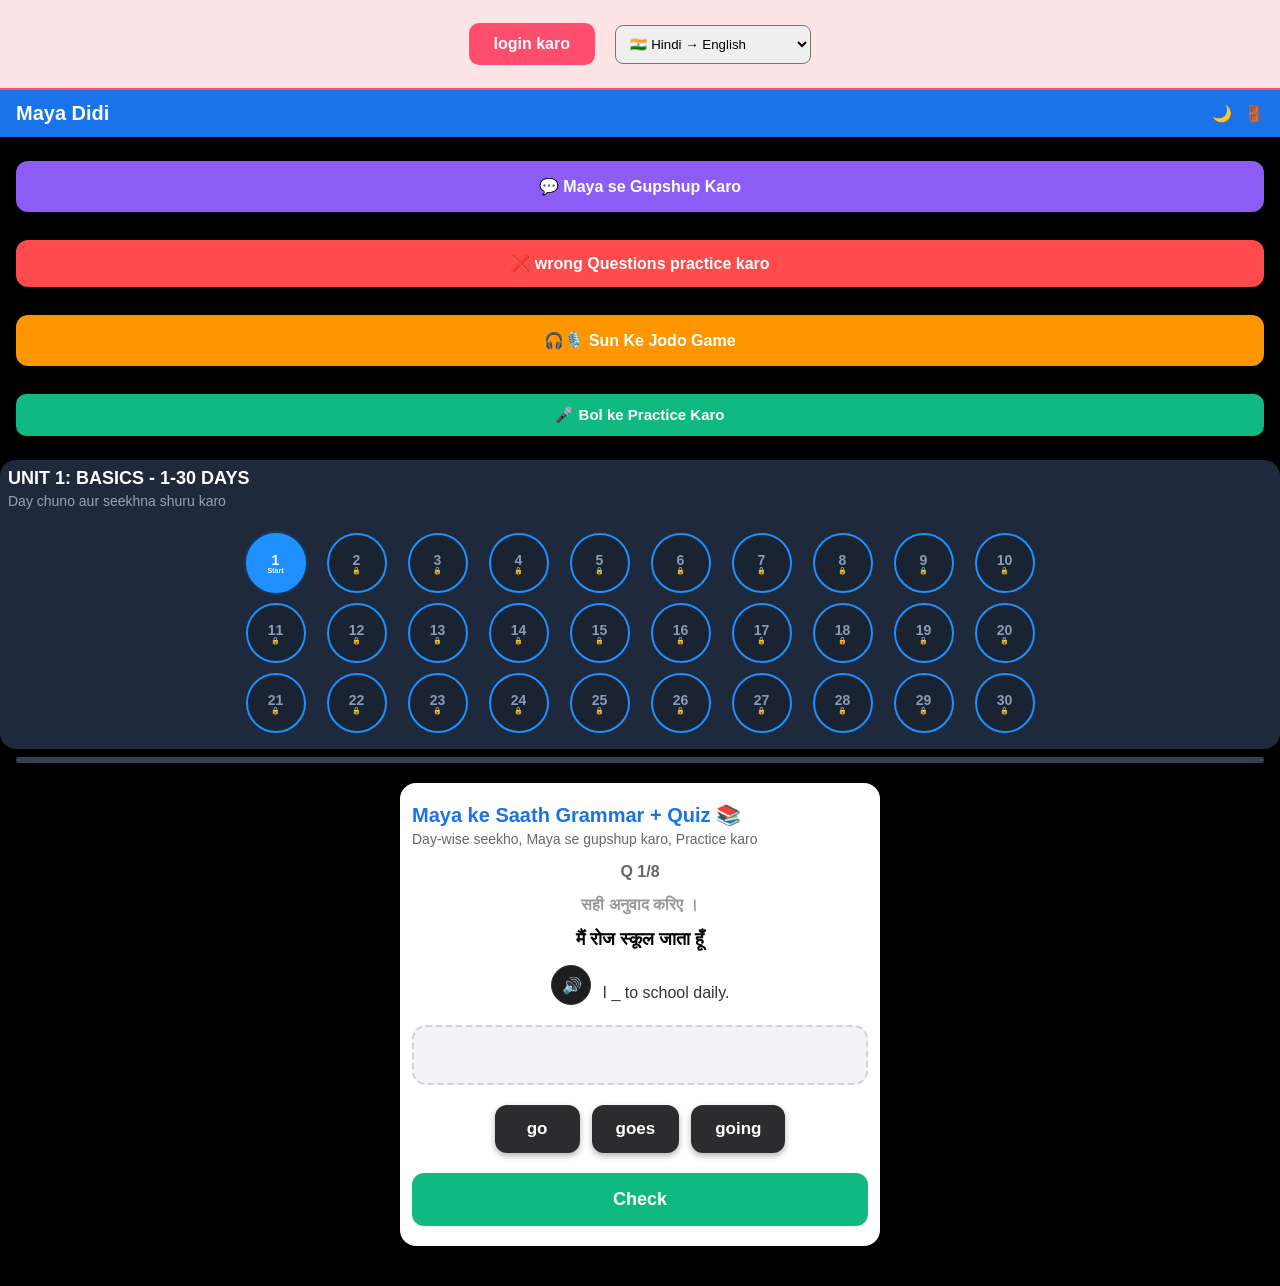
==== commit 7a5e9e5b: "Update index.html" ====
--- a/index.html
+++ b/index.html
@@ -31,11 +31,6 @@
     style="padding:12px 25px; margin:8px; border:none; background:#ff4d6d; color:white; font-size:16px; font-weight:bold; border-radius:10px; cursor:pointer;">
        <span id="btn_login" data-key="btn_login">login karo</span>
   </button>
-  <button onclick="window.location.href='language.html'"
-    style="padding:12px 25px; margin:8px; border:none; background:#4CAF50; color:white; font-size:16px; font-weight:bold; border-radius:10px; cursor:pointer;">
-      <span id="btn_language" data-key="btn_language">language chuno</span>
-  </button>
-  
   <select id="langSelect" onchange="changeLanguage(this.value)" style="padding:10px; border-radius:8px; margin:8px;">
     <option value="hindi_en">🇮🇳 Hindi → English</option>
     <option value="spanish_en">🇪🇸 Spanish → English</option>
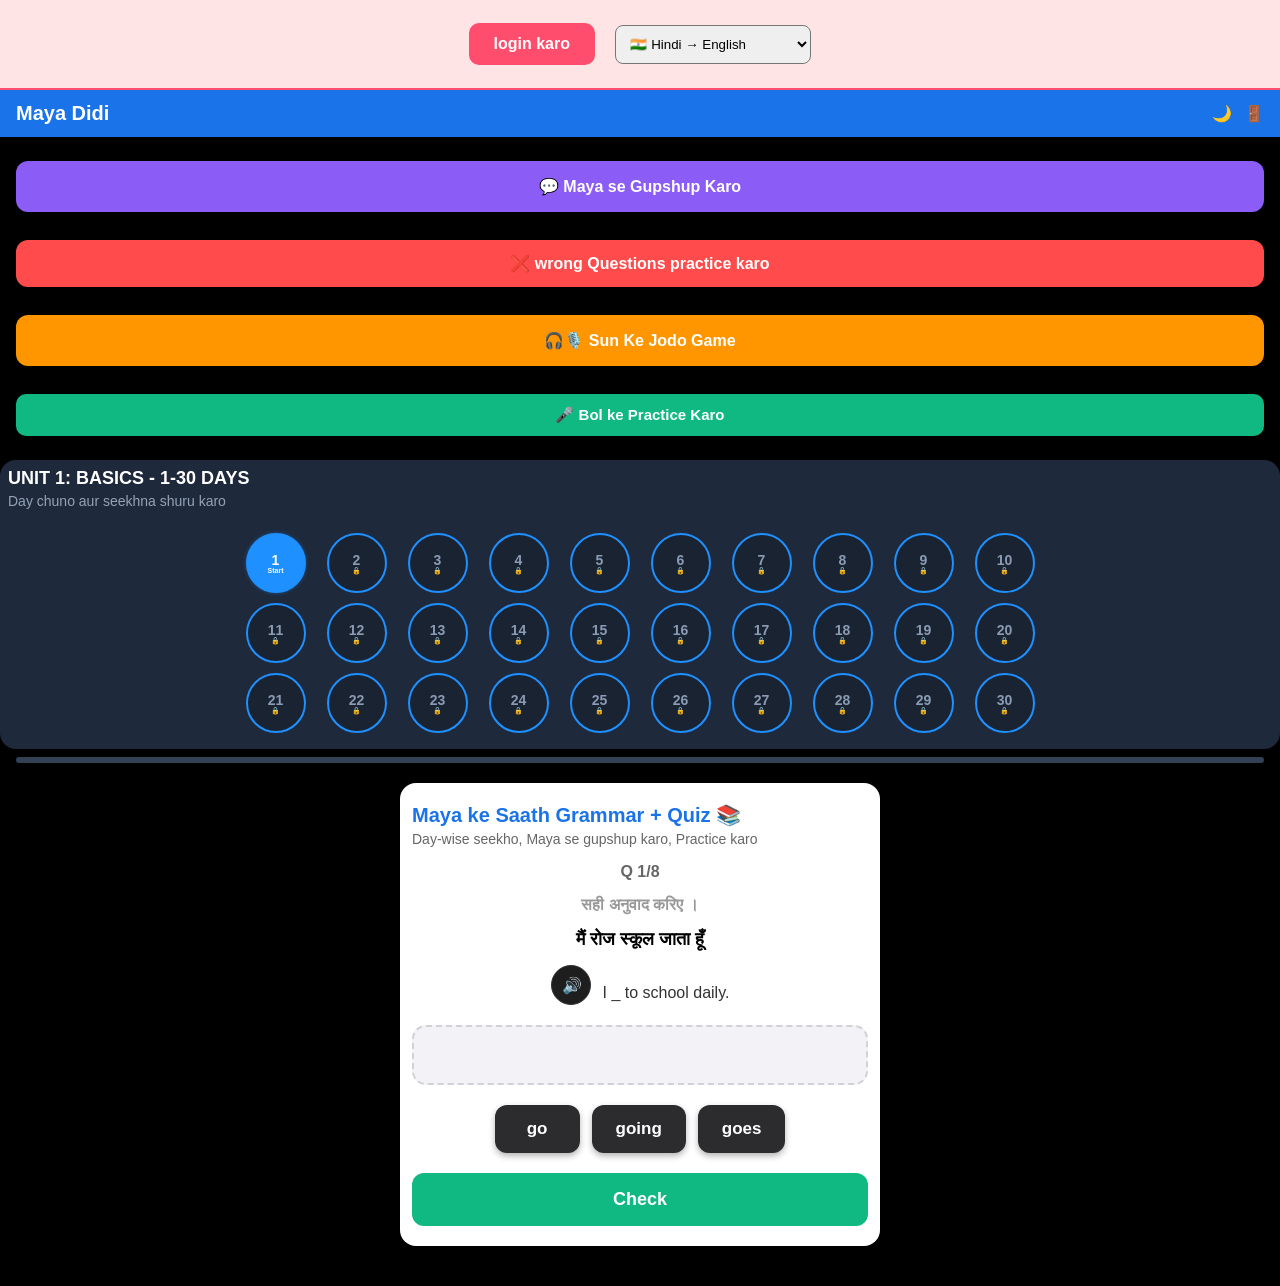
==== commit 79a7b491: "Update script tags in index.html" ====
--- a/index.html
+++ b/index.html
@@ -708,7 +708,8 @@
 } 
 // Page load pe question dikhana
 </script>   
-<script src="lessons.js"></script>       
+<script src="lessons.js"></script> 
+ <script src="practice-loader.js"></script>     
 <script>
 document.addEventListener('DOMContentLoaded', startQuizList);
 </script>
@@ -724,6 +725,6 @@
     window.location.href = "login.html";
 }
 </script>
-<script src="words.js"></script>
+<script src="words.js"></script>  
 </body>
 </html>
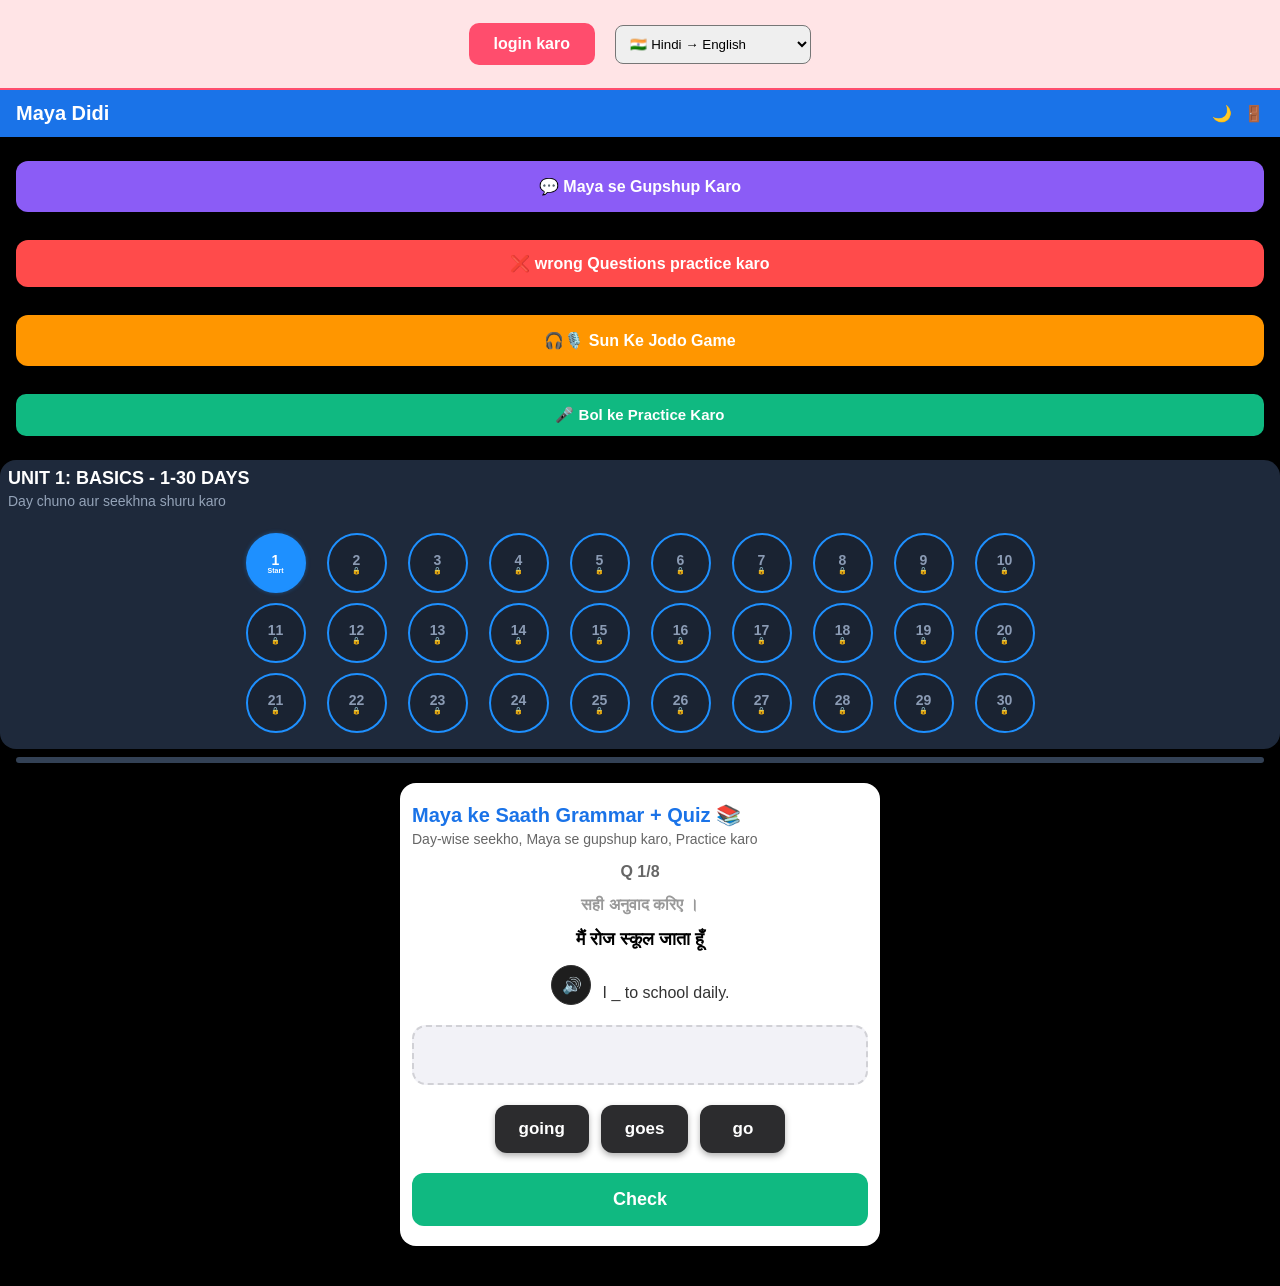
==== commit ff698507: "Replace practice-loader.js with wrong_loader.js" ====
--- a/index.html
+++ b/index.html
@@ -709,7 +709,7 @@
 // Page load pe question dikhana
 </script>   
 <script src="lessons.js"></script> 
- <script src="practice-loader.js"></script>     
+ <script src="wrong_loader.js"></script>     
 <script>
 document.addEventListener('DOMContentLoaded', startQuizList);
 </script>
